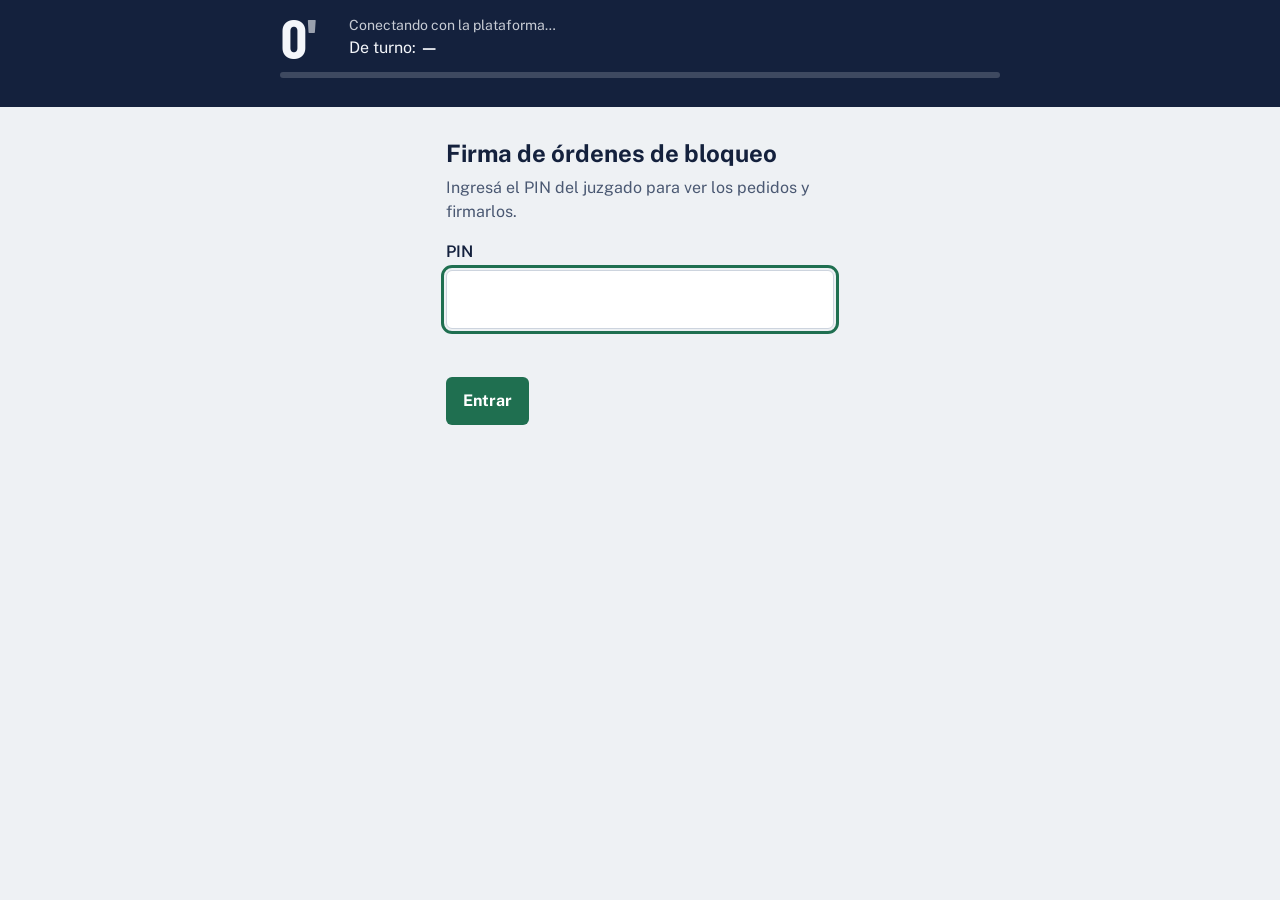
==== plataforma/web/index.html @ 7ff0d0d4 "T04: pantalla del juez para celular + mock de la API para probarla plataforma/web/: index.html, esti" ====
<!doctype html>
<html lang="es-AR">
<head>
  <meta charset="utf-8">
  <meta name="viewport" content="width=device-width, initial-scale=1, viewport-fit=cover">
  <meta name="theme-color" content="#14213D">
  <title>Juez de turno</title>
  <link rel="preconnect" href="https://fonts.googleapis.com">
  <link rel="preconnect" href="https://fonts.gstatic.com" crossorigin>
  <link href="https://fonts.googleapis.com/css2?family=Barlow+Condensed:wght@600;700&family=Public+Sans:wght@400;600;700&display=swap" rel="stylesheet">
  <link rel="stylesheet" href="estilos.css">
</head>
<body>
  <header class="marcador" aria-live="polite">
    <div class="marcador__fila">
      <p class="minuto"><span id="minuto">0</span><span class="minuto__comilla">'</span></p>
      <div class="marcador__texto">
        <p class="partido" id="partido">Conectando con la plataforma…</p>
        <p class="turno">De turno: <strong id="juez">—</strong></p>
      </div>
    </div>
    <div class="reloj" aria-hidden="true">
      <div class="reloj__avance" id="avance"></div>
      <div class="reloj__cambio" id="marca-turno" hidden></div>
    </div>
    <p class="marcador__nota" id="nota-turno"></p>
  </header>

  <section class="ingreso" id="ingreso" hidden>
    <form id="form-pin">
      <h1>Firma de órdenes de bloqueo</h1>
      <p>Ingresá el PIN del juzgado para ver los pedidos y firmarlos.</p>
      <label for="pin">PIN</label>
      <input id="pin" name="pin" type="password" inputmode="numeric" autocomplete="one-time-code" required>
      <p class="ingreso__error" id="pin-error" role="alert"></p>
      <button type="submit" class="boton boton--firmar">Entrar</button>
    </form>
  </section>

  <div class="avisos" id="avisos" aria-live="assertive"></div>

  <main id="tablero" hidden>
    <section aria-labelledby="t-pedidos">
      <h2 id="t-pedidos" class="titulo-seccion">Esperan tu firma <span class="cuenta" id="cuenta">0</span></h2>
      <ol class="pedidos" id="pedidos"></ol>
      <p class="vacio" id="vacio">No hay pedidos esperando. Cuando el radar detecte un stream pirata del partido, aparece acá con su evidencia.</p>
    </section>

    <section aria-labelledby="t-ordenes" class="ordenes">
      <h2 id="t-ordenes" class="titulo-seccion">Órdenes enviadas</h2>
      <p class="ordenes__ayuda">Una fila por stream, una casilla por proveedor de internet.</p>
      <div id="ordenes"></div>
      <p class="vacio" id="vacio-ordenes">Todavía no firmaste ninguna orden.</p>
    </section>
  </main>

  <footer class="accion" id="accion" hidden>
    <button type="button" class="boton boton--firmar boton--ancho" id="firmar-todos" disabled>Firmar los pedidos</button>
  </footer>

  <template id="tpl-pedido">
    <li class="pedido">
      <header class="pedido__cabeza">
        <h3 class="pedido__sitio"></h3>
        <p class="pedido__cuando"></p>
      </header>
      <dl class="pedido__datos">
        <div><dt>Por qué es el partido</dt><dd class="d-porque"></dd></div>
        <div><dt>De dónde sale el video</dt><dd class="d-servidor"></dd></div>
        <div><dt>Qué se bloquea</dt><dd class="d-bloqueo"></dd></div>
        <div><dt>Hasta cuándo</dt><dd class="d-hasta"></dd></div>
      </dl>
      <details class="expediente">
        <summary>Ver expediente</summary>
        <div class="expediente__cuerpo">Cargando…</div>
      </details>
      <div class="rechazo" hidden>
        <label>Motivo del rechazo<textarea rows="2" required></textarea></label>
        <div class="pedido__botones">
          <button type="button" class="boton boton--suave b-cancelar">Volver</button>
          <button type="button" class="boton boton--rechazar b-confirmar-rechazo">Confirmar rechazo</button>
        </div>
      </div>
      <div class="pedido__botones b-acciones">
        <button type="button" class="boton boton--suave b-rechazar">Rechazar</button>
        <button type="button" class="boton boton--firmar b-firmar">Firmar</button>
      </div>
    </li>
  </template>

  <script src="app.js"></script>
</body>
</html>
---- plataforma/web/estilos.css ----
/* Pantalla del juez de turno (T04). Tinta judicial + marcador de partido. */
:root {
  --fondo: #EEF1F4;
  --superficie: #FFFFFF;
  --tinta: #14213D;
  --tinta-suave: #4A5872;
  --linea: #CDD4DE;
  --sello: #1F6F50;       /* firmar, aplicada */
  --sello-claro: #DCEFE6;
  --rechazo: #B3261E;     /* rechazar, fallida */
  --rechazo-claro: #F8E1DF;
  --espera: #9A6A0C;      /* recibida, en espera */
  --espera-claro: #F7EBD0;
  --marcador: #14213D;
  --marcador-texto: #F4F6FA;
  --radio: 6px;
  --sans: "Public Sans", system-ui, -apple-system, "Segoe UI", sans-serif;
  --numeros: "Barlow Condensed", "Arial Narrow", sans-serif;
  color-scheme: light;
}
@media (prefers-color-scheme: dark) {
  :root:not([data-theme="light"]) {
    --fondo: #0F1726; --superficie: #18233A; --tinta: #E6EBF2; --tinta-suave: #A3B0C4; --linea: #2C3A55;
    --sello: #4FB487; --sello-claro: #173528; --rechazo: #F08A80; --rechazo-claro: #3A1D1C;
    --espera: #E2B04F; --espera-claro: #3A2E14; --marcador: #0A1020; color-scheme: dark;
  }
}
:root[data-theme="dark"] {
  --fondo: #0F1726; --superficie: #18233A; --tinta: #E6EBF2; --tinta-suave: #A3B0C4; --linea: #2C3A55;
  --sello: #4FB487; --sello-claro: #173528; --rechazo: #F08A80; --rechazo-claro: #3A1D1C;
  --espera: #E2B04F; --espera-claro: #3A2E14; --marcador: #0A1020; color-scheme: dark;
}

* { box-sizing: border-box; }
html { -webkit-text-size-adjust: 100%; }
body {
  margin: 0; background: var(--fondo); color: var(--tinta);
  font: 400 16px/1.5 var(--sans);
  padding-bottom: calc(96px + env(safe-area-inset-bottom));
}
h1, h2, h3, p, dl, dd, ol { margin: 0; }
button, input, textarea { font: inherit; color: inherit; }
:focus-visible { outline: 3px solid var(--sello); outline-offset: 2px; }

/* --- Marcador: lo único fuerte de la pantalla --- */
.marcador {
  position: sticky; top: 0; z-index: 5;
  background: var(--marcador); color: var(--marcador-texto);
  padding: 12px 16px 10px;
}
.marcador__fila { display: flex; align-items: center; gap: 14px; max-width: 720px; margin: 0 auto; }
.minuto {
  font: 700 56px/0.9 var(--numeros); letter-spacing: -0.01em; font-variant-numeric: tabular-nums;
  min-width: 2.2ch;
}
.minuto__comilla { opacity: .6; }
.marcador__texto { min-width: 0; }
.partido { font-size: 14px; opacity: .8; white-space: nowrap; overflow: hidden; text-overflow: ellipsis; }
.turno { font-size: 16px; }
.reloj {
  position: relative; height: 6px; border-radius: 3px; background: rgba(255,255,255,.18);
  max-width: 720px; margin: 10px auto 0;
}
.reloj__avance { height: 100%; width: 0; border-radius: 3px; background: #7FD1A8; transition: width 1s linear; }
.reloj__cambio { position: absolute; top: -4px; width: 2px; height: 14px; background: #F2C35B; }
.marcador__nota { max-width: 720px; margin: 6px auto 0; font-size: 13px; opacity: .75; min-height: 1em; }

/* --- Avisos --- */
.avisos { max-width: 720px; margin: 0 auto; padding: 0 16px; }
.aviso {
  margin-top: 12px; padding: 12px 14px; border-radius: var(--radio);
  border-left: 4px solid var(--espera); background: var(--espera-claro);
}
.aviso--error { border-color: var(--rechazo); background: var(--rechazo-claro); }
.aviso--ok { border-color: var(--sello); background: var(--sello-claro); }
.aviso p + p, .aviso p + button { margin-top: 8px; }
.aviso strong { display: block; }

/* --- Ingreso --- */
.ingreso { max-width: 420px; margin: 32px auto; padding: 0 16px; }
.ingreso h1 { font-size: 24px; line-height: 1.2; margin-bottom: 8px; }
.ingreso p { color: var(--tinta-suave); margin-bottom: 16px; }
.ingreso label { display: block; font-weight: 600; margin-bottom: 6px; }
.ingreso input {
  width: 100%; padding: 12px; font-size: 22px; letter-spacing: .3em; border-radius: var(--radio);
  border: 1px solid var(--linea); background: var(--superficie);
}
.ingreso__error { color: var(--rechazo); min-height: 1.5em; margin: 8px 0; }

/* --- Tablero --- */
main { max-width: 720px; margin: 0 auto; padding: 8px 16px 0; }
.titulo-seccion { font-size: 20px; line-height: 1.3; margin: 20px 0 10px; display: flex; align-items: center; gap: 8px; }
.cuenta {
  font: 700 18px/1 var(--numeros); background: var(--tinta); color: var(--superficie);
  border-radius: 999px; padding: 4px 9px 3px;
}
.vacio { color: var(--tinta-suave); padding: 4px 0 8px; }
.pedidos { list-style: none; padding: 0; display: grid; gap: 14px; }

.pedido {
  background: var(--superficie); border: 1px solid var(--linea); border-radius: var(--radio);
  padding: 14px 14px 12px; border-top: 4px solid var(--tinta);
}
.pedido--nuevo { animation: llega .9s ease-out 1; }
@keyframes llega { from { box-shadow: 0 0 0 4px var(--espera); } to { box-shadow: 0 0 0 0 transparent; } }
.pedido__cabeza { display: flex; justify-content: space-between; align-items: baseline; gap: 10px; }
.pedido__sitio { font-size: 19px; line-height: 1.25; overflow-wrap: anywhere; }
.pedido__cuando { font: 600 15px/1 var(--numeros); color: var(--tinta-suave); white-space: nowrap; }
.pedido__datos { margin-top: 10px; display: grid; gap: 8px; }
.pedido__datos dt { font-size: 13px; font-weight: 600; color: var(--tinta-suave); }
.pedido__datos dd { overflow-wrap: anywhere; }
.pedido__datos .marca { font-size: 13px; color: var(--tinta-suave); }
.compartida { color: var(--espera); font-weight: 600; }

.expediente { margin-top: 10px; border-top: 1px dashed var(--linea); padding-top: 8px; }
.expediente summary { cursor: pointer; font-weight: 600; color: var(--sello); padding: 4px 0; }
.expediente__cuerpo { font-size: 14px; display: grid; gap: 6px; padding-top: 6px; }
.hash { font-family: ui-monospace, "Cascadia Mono", Consolas, monospace; font-size: 12px; overflow-wrap: anywhere; }

.rechazo { margin-top: 10px; }
.rechazo label { display: block; font-weight: 600; font-size: 14px; }
.rechazo textarea {
  display: block; width: 100%; margin-top: 6px; padding: 10px; border-radius: var(--radio);
  border: 1px solid var(--linea); background: var(--fondo); resize: vertical;
}
.pedido__botones { display: flex; gap: 10px; margin-top: 12px; }
.pedido__botones .boton { flex: 1; }

/* --- Botones --- */
.boton {
  min-height: 48px; padding: 10px 16px; border-radius: var(--radio); border: 1px solid transparent;
  font-weight: 700; cursor: pointer;
}
.boton:disabled { opacity: .45; cursor: not-allowed; }
.boton--firmar { background: var(--sello); color: #fff; }
.boton--rechazar { background: var(--rechazo); color: #fff; }
.boton--suave { background: transparent; border-color: var(--linea); color: var(--tinta); }
.boton--ancho { width: 100%; font-size: 18px; min-height: 56px; }

.accion {
  position: fixed; left: 0; right: 0; bottom: 0; z-index: 5;
  padding: 10px 16px calc(10px + env(safe-area-inset-bottom));
  background: color-mix(in srgb, var(--fondo) 88%, transparent);
  backdrop-filter: blur(6px); border-top: 1px solid var(--linea);
}
.accion .boton { display: block; max-width: 688px; margin: 0 auto; }

/* --- Órdenes --- */
.ordenes { margin-top: 8px; }
.ordenes__ayuda { color: var(--tinta-suave); font-size: 14px; margin-bottom: 10px; }
.fila-orden { padding: 10px 0; border-top: 1px solid var(--linea); }
.fila-orden__titulo { font-weight: 600; overflow-wrap: anywhere; }
.fila-orden__titulo small { font-weight: 400; color: var(--tinta-suave); }
.casillas { display: grid; grid-template-columns: repeat(auto-fill, minmax(140px, 1fr)); gap: 6px; margin-top: 6px; }
.casilla { border-radius: var(--radio); padding: 6px 8px; font-size: 13px; line-height: 1.3; border: 1px solid var(--linea); }
.casilla b { display: block; font-size: 14px; }
.casilla--aplicada { background: var(--sello-claro); border-color: var(--sello); }
.casilla--recibida, .casilla--enviando { background: var(--espera-claro); border-color: var(--espera); }
.casilla--fallida, .casilla--rechazada { background: var(--rechazo-claro); border-color: var(--rechazo); }
.casilla--vencida, .casilla--levantada { opacity: .7; }

@media (prefers-reduced-motion: reduce) {
  * { animation: none !important; transition: none !important; }
}
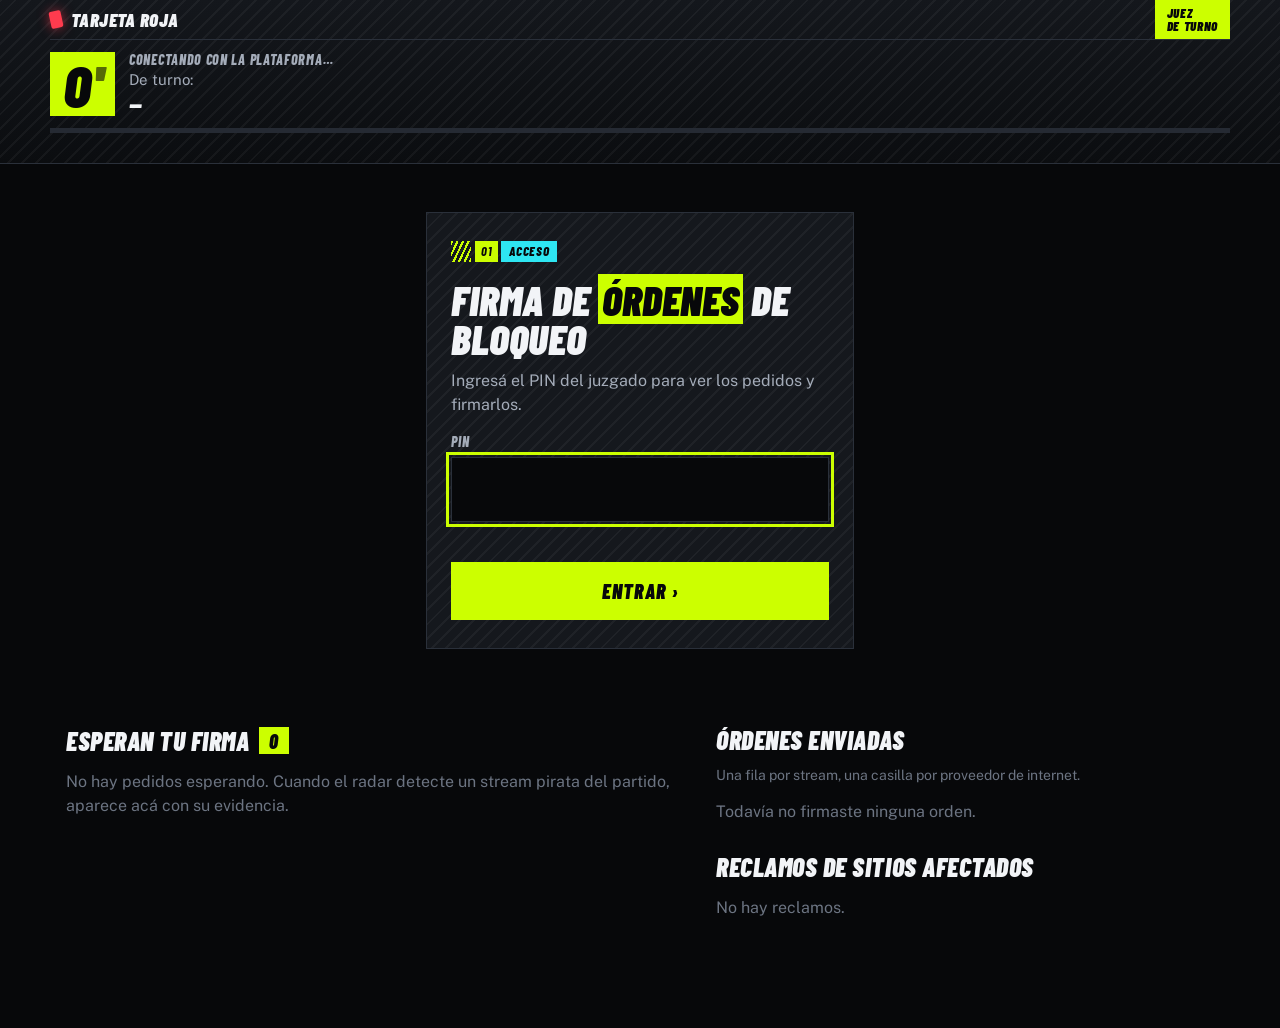
==== commit f755c783: "Rediseño completo con estética deportiva: negro, lima neón, itálica pesada y layouts nuevos en todas" ====
--- a/plataforma/web/index.html
+++ b/plataforma/web/index.html
@@ -3,15 +3,20 @@
 <head>
   <meta charset="utf-8">
   <meta name="viewport" content="width=device-width, initial-scale=1, viewport-fit=cover">
-  <meta name="theme-color" content="#14213D">
+  <meta name="theme-color" content="#07080A">
   <title>Juez de turno</title>
   <link rel="preconnect" href="https://fonts.googleapis.com">
   <link rel="preconnect" href="https://fonts.gstatic.com" crossorigin>
-  <link href="https://fonts.googleapis.com/css2?family=Barlow+Condensed:wght@600;700&family=Public+Sans:wght@400;600;700&display=swap" rel="stylesheet">
+  <link href="https://fonts.googleapis.com/css2?family=Barlow+Condensed:ital,wght@0,600;0,700;1,700;1,800;1,900&family=Public+Sans:wght@400;600;700&display=swap" rel="stylesheet">
   <link rel="stylesheet" href="estilos.css">
+  <link rel="icon" href="data:image/svg+xml,%3Csvg xmlns='http://www.w3.org/2000/svg' viewBox='0 0 16 16'%3E%3Crect x='4' y='2' width='8' height='12' rx='1.5' fill='%23FF3B4E' transform='rotate(-10 8 8)'/%3E%3C/svg%3E">
 </head>
 <body>
   <header class="marcador" aria-live="polite">
+    <div class="marcador__barra">
+      <a class="logo" href="/"><span class="logo__tarjeta" aria-hidden="true"></span><span>Tarjeta Roja</span></a>
+      <span class="rol">Juez<br>de turno</span>
+    </div>
     <div class="marcador__fila">
       <p class="minuto"><span id="minuto">0</span><span class="minuto__comilla">'</span></p>
       <div class="marcador__texto">
@@ -28,30 +33,39 @@
 
   <section class="ingreso" id="ingreso" hidden>
     <form id="form-pin">
-      <h1>Firma de órdenes de bloqueo</h1>
+      <p class="etiqueta"><b>01</b><span>Acceso</span></p>
+      <h1>Firma de <em>órdenes</em> de bloqueo</h1>
       <p>Ingresá el PIN del juzgado para ver los pedidos y firmarlos.</p>
       <label for="pin">PIN</label>
       <input id="pin" name="pin" type="password" inputmode="numeric" autocomplete="one-time-code" required>
       <p class="ingreso__error" id="pin-error" role="alert"></p>
-      <button type="submit" class="boton boton--firmar">Entrar</button>
+      <button type="submit" class="boton boton--firmar boton--ancho">Entrar</button>
     </form>
   </section>
 
   <div class="avisos" id="avisos" aria-live="assertive"></div>
 
   <main id="tablero" hidden>
-    <section aria-labelledby="t-pedidos">
+    <section aria-labelledby="t-pedidos" class="col-pedidos">
       <h2 id="t-pedidos" class="titulo-seccion">Esperan tu firma <span class="cuenta" id="cuenta">0</span></h2>
       <ol class="pedidos" id="pedidos"></ol>
       <p class="vacio" id="vacio">No hay pedidos esperando. Cuando el radar detecte un stream pirata del partido, aparece acá con su evidencia.</p>
     </section>
 
-    <section aria-labelledby="t-ordenes" class="ordenes">
-      <h2 id="t-ordenes" class="titulo-seccion">Órdenes enviadas</h2>
-      <p class="ordenes__ayuda">Una fila por stream, una casilla por proveedor de internet.</p>
-      <div id="ordenes"></div>
-      <p class="vacio" id="vacio-ordenes">Todavía no firmaste ninguna orden.</p>
-    </section>
+    <div class="col-lateral">
+      <section aria-labelledby="t-ordenes" class="ordenes">
+        <h2 id="t-ordenes" class="titulo-seccion">Órdenes enviadas</h2>
+        <p class="ordenes__ayuda">Una fila por stream, una casilla por proveedor de internet.</p>
+        <div id="ordenes"></div>
+        <p class="vacio" id="vacio-ordenes">Todavía no firmaste ninguna orden.</p>
+      </section>
+
+      <section aria-labelledby="t-reclamos" class="reclamos">
+        <h2 id="t-reclamos" class="titulo-seccion">Reclamos de sitios afectados</h2>
+        <ol class="reclamos__lista" id="reclamos"></ol>
+        <p class="vacio" id="vacio-reclamos">No hay reclamos.</p>
+      </section>
+    </div>
   </main>
 
   <footer class="accion" id="accion" hidden>
--- a/plataforma/web/estilos.css
+++ b/plataforma/web/estilos.css
@@ -1,164 +1,146 @@
-/* Pantalla del juez de turno (T04). Tinta judicial + marcador de partido. */
+/* Pantalla del juez de turno (T04). Misma estética que el sitio: negro, lima neón, itálica pesada, rayas. */
 :root {
-  --fondo: #EEF1F4;
-  --superficie: #FFFFFF;
-  --tinta: #14213D;
-  --tinta-suave: #4A5872;
-  --linea: #CDD4DE;
-  --sello: #1F6F50;       /* firmar, aplicada */
-  --sello-claro: #DCEFE6;
-  --rechazo: #B3261E;     /* rechazar, fallida */
-  --rechazo-claro: #F8E1DF;
-  --espera: #9A6A0C;      /* recibida, en espera */
-  --espera-claro: #F7EBD0;
-  --marcador: #14213D;
-  --marcador-texto: #F4F6FA;
-  --radio: 6px;
+  --negro: #07080A;
+  --fondo: #0B0D10;
+  --superficie: #15181D;
+  --superficie-2: #1C2027;
+  --superficie-3: #252A33;
+  --tinta: #F2F4F7;
+  --tinta-suave: #A4ACB9;
+  --tinta-tenue: #6C7482;
+  --linea: #2A303A;
+  --lima: #CCFF00;
+  --cian: #2EE6F2;
+  --sello: #CCFF00;
+  --rechazo: #FF3B4E;
+  --espera: #FFB020;
+  --numeros: "Barlow Condensed", "Arial Narrow", sans-serif;
   --sans: "Public Sans", system-ui, -apple-system, "Segoe UI", sans-serif;
-  --numeros: "Barlow Condensed", "Arial Narrow", sans-serif;
-  color-scheme: light;
-}
-@media (prefers-color-scheme: dark) {
-  :root:not([data-theme="light"]) {
-    --fondo: #0F1726; --superficie: #18233A; --tinta: #E6EBF2; --tinta-suave: #A3B0C4; --linea: #2C3A55;
-    --sello: #4FB487; --sello-claro: #173528; --rechazo: #F08A80; --rechazo-claro: #3A1D1C;
-    --espera: #E2B04F; --espera-claro: #3A2E14; --marcador: #0A1020; color-scheme: dark;
-  }
-}
-:root[data-theme="dark"] {
-  --fondo: #0F1726; --superficie: #18233A; --tinta: #E6EBF2; --tinta-suave: #A3B0C4; --linea: #2C3A55;
-  --sello: #4FB487; --sello-claro: #173528; --rechazo: #F08A80; --rechazo-claro: #3A1D1C;
-  --espera: #E2B04F; --espera-claro: #3A2E14; --marcador: #0A1020; color-scheme: dark;
+  --rayas: repeating-linear-gradient(135deg, rgba(255,255,255,.045) 0 2px, transparent 2px 10px);
+  color-scheme: dark;
 }
 
 * { box-sizing: border-box; }
 html { -webkit-text-size-adjust: 100%; }
-body {
-  margin: 0; background: var(--fondo); color: var(--tinta);
-  font: 400 16px/1.5 var(--sans);
-  padding-bottom: calc(96px + env(safe-area-inset-bottom));
-}
+body { margin: 0; background: var(--negro); color: var(--tinta); font: 400 16px/1.5 var(--sans); padding-bottom: calc(100px + env(safe-area-inset-bottom)); }
 h1, h2, h3, p, dl, dd, ol { margin: 0; }
+a { color: inherit; }
 button, input, textarea { font: inherit; color: inherit; }
-:focus-visible { outline: 3px solid var(--sello); outline-offset: 2px; }
+:focus-visible { outline: 3px solid var(--lima); outline-offset: 2px; }
 
-/* --- Marcador: lo único fuerte de la pantalla --- */
-.marcador {
-  position: sticky; top: 0; z-index: 5;
-  background: var(--marcador); color: var(--marcador-texto);
-  padding: 12px 16px 10px;
-}
-.marcador__fila { display: flex; align-items: center; gap: 14px; max-width: 720px; margin: 0 auto; }
-.minuto {
-  font: 700 56px/0.9 var(--numeros); letter-spacing: -0.01em; font-variant-numeric: tabular-nums;
-  min-width: 2.2ch;
-}
+/* --- Marcador --- */
+.marcador { position: sticky; top: 0; z-index: 5; background: var(--rayas), linear-gradient(180deg, #14171C, #0B0D10); border-bottom: 1px solid var(--linea); padding: 0 16px 10px; }
+.marcador__barra { display: flex; align-items: stretch; max-width: 1180px; margin: 0 auto; border-bottom: 1px solid var(--linea); }
+.logo { display: flex; align-items: center; gap: 9px; padding: 10px 14px 10px 0; text-decoration: none; font: italic 900 19px/1 var(--numeros); text-transform: uppercase; letter-spacing: .02em; }
+.logo__tarjeta { width: 12px; height: 17px; border-radius: 2px; background: var(--rechazo); transform: rotate(-12deg); box-shadow: 0 0 12px rgba(255,59,78,.6); }
+.rol { display: flex; align-items: center; margin-left: auto; padding: 6px 12px; background: var(--lima); color: var(--negro); font: italic 900 13px/1 var(--numeros); text-transform: uppercase; letter-spacing: .05em; }
+.marcador__fila { display: flex; align-items: center; gap: 14px; max-width: 1180px; margin: 12px auto 0; }
+.minuto { background: var(--lima); color: var(--negro); font: italic 900 50px/1 var(--numeros); padding: 4px 12px 2px; min-width: 2.4ch; text-align: center; font-variant-numeric: tabular-nums; }
 .minuto__comilla { opacity: .6; }
 .marcador__texto { min-width: 0; }
-.partido { font-size: 14px; opacity: .8; white-space: nowrap; overflow: hidden; text-overflow: ellipsis; }
-.turno { font-size: 16px; }
-.reloj {
-  position: relative; height: 6px; border-radius: 3px; background: rgba(255,255,255,.18);
-  max-width: 720px; margin: 10px auto 0;
-}
-.reloj__avance { height: 100%; width: 0; border-radius: 3px; background: #7FD1A8; transition: width 1s linear; }
-.reloj__cambio { position: absolute; top: -4px; width: 2px; height: 14px; background: #F2C35B; }
-.marcador__nota { max-width: 720px; margin: 6px auto 0; font-size: 13px; opacity: .75; min-height: 1em; }
+.partido { font: italic 800 14px/1.2 var(--numeros); text-transform: uppercase; letter-spacing: .05em; color: var(--tinta-suave); white-space: nowrap; overflow: hidden; text-overflow: ellipsis; }
+.turno { font-size: 15px; color: var(--tinta-suave); }
+.turno strong { display: block; color: var(--tinta); font: italic 900 22px/1.1 var(--numeros); text-transform: uppercase; }
+.reloj { position: relative; height: 5px; background: var(--superficie-3); max-width: 1180px; margin: 12px auto 0; }
+.reloj__avance { height: 100%; width: 0; background: var(--lima); box-shadow: 0 0 10px rgba(204,255,0,.6); transition: width 1s linear; }
+.reloj__cambio { position: absolute; top: -5px; width: 3px; height: 15px; background: var(--cian); }
+.marcador__nota { max-width: 1180px; margin: 7px auto 0; font: italic 700 13px/1 var(--numeros); text-transform: uppercase; letter-spacing: .05em; color: var(--tinta-tenue); min-height: 1em; }
 
 /* --- Avisos --- */
-.avisos { max-width: 720px; margin: 0 auto; padding: 0 16px; }
-.aviso {
-  margin-top: 12px; padding: 12px 14px; border-radius: var(--radio);
-  border-left: 4px solid var(--espera); background: var(--espera-claro);
-}
-.aviso--error { border-color: var(--rechazo); background: var(--rechazo-claro); }
-.aviso--ok { border-color: var(--sello); background: var(--sello-claro); }
-.aviso p + p, .aviso p + button { margin-top: 8px; }
-.aviso strong { display: block; }
+.avisos { max-width: 1180px; margin: 0 auto; padding: 0 16px; }
+.aviso { margin-top: 12px; padding: 14px 16px; background: var(--superficie); border-left: 4px solid var(--espera); }
+.aviso--error { border-color: var(--rechazo); background: linear-gradient(90deg, rgba(255,59,78,.12), var(--superficie) 60%); }
+.aviso--ok { border-color: var(--lima); background: linear-gradient(90deg, rgba(204,255,0,.10), var(--superficie) 60%); }
+.aviso p + p, .aviso p + button { margin-top: 10px; }
+.aviso strong { display: block; font: italic 900 19px/1.1 var(--numeros); text-transform: uppercase; margin-bottom: 4px; }
 
 /* --- Ingreso --- */
-.ingreso { max-width: 420px; margin: 32px auto; padding: 0 16px; }
-.ingreso h1 { font-size: 24px; line-height: 1.2; margin-bottom: 8px; }
-.ingreso p { color: var(--tinta-suave); margin-bottom: 16px; }
-.ingreso label { display: block; font-weight: 600; margin-bottom: 6px; }
-.ingreso input {
-  width: 100%; padding: 12px; font-size: 22px; letter-spacing: .3em; border-radius: var(--radio);
-  border: 1px solid var(--linea); background: var(--superficie);
-}
-.ingreso__error { color: var(--rechazo); min-height: 1.5em; margin: 8px 0; }
+.ingreso { max-width: 460px; margin: 48px auto; padding: 0 16px; }
+.ingreso form { padding: 28px 24px; background: var(--rayas), var(--superficie); border: 1px solid var(--linea); }
+.etiqueta { display: inline-flex; font: italic 800 13px/1 var(--numeros); text-transform: uppercase; letter-spacing: .05em; margin-bottom: 14px; }
+.etiqueta::before { content: ""; width: 20px; margin-right: 4px; background: repeating-linear-gradient(115deg, var(--lima) 0 2px, transparent 2px 5px); }
+.etiqueta b { background: var(--lima); color: var(--negro); padding: 4px 6px; }
+.etiqueta span { background: var(--cian); color: var(--negro); padding: 4px 8px; margin-left: 3px; }
+.ingreso h1 { font: italic 900 42px/.92 var(--numeros); text-transform: uppercase; margin-bottom: 12px; }
+.ingreso h1 em { font-style: italic; background: var(--lima); color: var(--negro); padding: 0 .1em; }
+.ingreso p { color: var(--tinta-suave); margin-bottom: 18px; }
+.ingreso label { display: block; font: italic 800 14px/1 var(--numeros); text-transform: uppercase; letter-spacing: .06em; color: var(--tinta-suave); margin-bottom: 8px; }
+.ingreso input { width: 100%; padding: 12px 14px; font-size: 26px; letter-spacing: .4em; border: 1px solid var(--linea); background: var(--negro); }
+.ingreso__error { color: var(--rechazo); min-height: 1.5em; margin: 8px 0 !important; }
 
 /* --- Tablero --- */
-main { max-width: 720px; margin: 0 auto; padding: 8px 16px 0; }
-.titulo-seccion { font-size: 20px; line-height: 1.3; margin: 20px 0 10px; display: flex; align-items: center; gap: 8px; }
-.cuenta {
-  font: 700 18px/1 var(--numeros); background: var(--tinta); color: var(--superficie);
-  border-radius: 999px; padding: 4px 9px 3px;
-}
-.vacio { color: var(--tinta-suave); padding: 4px 0 8px; }
+main { max-width: 1180px; margin: 0 auto; padding: 8px 16px 0; display: grid; gap: 8px 28px; }
+.titulo-seccion { font: italic 900 26px/1 var(--numeros); text-transform: uppercase; letter-spacing: .02em; margin: 22px 0 12px; display: flex; align-items: center; gap: 10px; }
+.cuenta { font: italic 900 20px/1 var(--numeros); background: var(--lima); color: var(--negro); padding: 4px 10px 3px; }
+.vacio { color: var(--tinta-tenue); padding: 4px 0 8px; }
 .pedidos { list-style: none; padding: 0; display: grid; gap: 14px; }
 
-.pedido {
-  background: var(--superficie); border: 1px solid var(--linea); border-radius: var(--radio);
-  padding: 14px 14px 12px; border-top: 4px solid var(--tinta);
-}
-.pedido--nuevo { animation: llega .9s ease-out 1; }
-@keyframes llega { from { box-shadow: 0 0 0 4px var(--espera); } to { box-shadow: 0 0 0 0 transparent; } }
-.pedido__cabeza { display: flex; justify-content: space-between; align-items: baseline; gap: 10px; }
-.pedido__sitio { font-size: 19px; line-height: 1.25; overflow-wrap: anywhere; }
-.pedido__cuando { font: 600 15px/1 var(--numeros); color: var(--tinta-suave); white-space: nowrap; }
-.pedido__datos { margin-top: 10px; display: grid; gap: 8px; }
-.pedido__datos dt { font-size: 13px; font-weight: 600; color: var(--tinta-suave); }
+.pedido { background: var(--superficie); border: 1px solid var(--linea); padding: 0 16px 14px; }
+.pedido--nuevo { animation: llega 1.2s ease-out 1; }
+@keyframes llega { from { box-shadow: 0 0 0 4px var(--lima); } to { box-shadow: 0 0 0 0 transparent; } }
+.pedido__cabeza { display: flex; justify-content: space-between; align-items: center; gap: 10px; margin: 0 -16px; padding: 14px 16px; background: var(--rayas), var(--superficie-2); border-bottom: 1px solid var(--linea); }
+.pedido__sitio { font: italic 900 24px/1.05 var(--numeros); text-transform: uppercase; overflow-wrap: anywhere; }
+.pedido__cuando { background: #fff; color: var(--negro); font: italic 900 14px/1 var(--numeros); text-transform: uppercase; padding: 5px 8px; white-space: nowrap; }
+.pedido__datos { margin-top: 14px; display: grid; gap: 12px; }
+.pedido__datos dt { font: italic 800 13px/1 var(--numeros); text-transform: uppercase; letter-spacing: .06em; color: var(--tinta-tenue); margin-bottom: 4px; }
+.pedido__datos dt::before { content: ""; display: inline-block; width: 10px; height: 8px; margin-right: 6px; background: var(--lima); clip-path: polygon(0 0, 60% 0, 100% 50%, 60% 100%, 0 100%, 40% 50%); }
 .pedido__datos dd { overflow-wrap: anywhere; }
-.pedido__datos .marca { font-size: 13px; color: var(--tinta-suave); }
-.compartida { color: var(--espera); font-weight: 600; }
+.pedido__datos .marca { font-size: 13px; color: var(--tinta-tenue); }
+.compartida { color: var(--cian); font-weight: 600; }
 
-.expediente { margin-top: 10px; border-top: 1px dashed var(--linea); padding-top: 8px; }
-.expediente summary { cursor: pointer; font-weight: 600; color: var(--sello); padding: 4px 0; }
-.expediente__cuerpo { font-size: 14px; display: grid; gap: 6px; padding-top: 6px; }
-.hash { font-family: ui-monospace, "Cascadia Mono", Consolas, monospace; font-size: 12px; overflow-wrap: anywhere; }
+.expediente { margin-top: 14px; border-top: 1px dashed var(--linea); padding-top: 10px; }
+.expediente summary { cursor: pointer; font: italic 900 16px/1 var(--numeros); text-transform: uppercase; letter-spacing: .05em; color: var(--lima); padding: 6px 0; }
+.expediente__cuerpo { font-size: 14px; display: grid; gap: 6px; padding-top: 8px; color: var(--tinta-suave); }
+.expediente__cuerpo b { color: var(--tinta); }
+.hash { font-family: ui-monospace, "Cascadia Mono", Consolas, monospace; font-size: 12px; overflow-wrap: anywhere; color: var(--lima); }
 
-.rechazo { margin-top: 10px; }
-.rechazo label { display: block; font-weight: 600; font-size: 14px; }
-.rechazo textarea {
-  display: block; width: 100%; margin-top: 6px; padding: 10px; border-radius: var(--radio);
-  border: 1px solid var(--linea); background: var(--fondo); resize: vertical;
-}
-.pedido__botones { display: flex; gap: 10px; margin-top: 12px; }
+.rechazo { margin-top: 12px; }
+.rechazo label { display: block; font: italic 800 14px/1 var(--numeros); text-transform: uppercase; letter-spacing: .05em; color: var(--tinta-suave); }
+.rechazo textarea { display: block; width: 100%; margin-top: 8px; padding: 10px; border: 1px solid var(--linea); background: var(--negro); resize: vertical; }
+.pedido__botones { display: flex; gap: 10px; margin-top: 14px; }
 .pedido__botones .boton { flex: 1; }
 
 /* --- Botones --- */
-.boton {
-  min-height: 48px; padding: 10px 16px; border-radius: var(--radio); border: 1px solid transparent;
-  font-weight: 700; cursor: pointer;
-}
-.boton:disabled { opacity: .45; cursor: not-allowed; }
-.boton--firmar { background: var(--sello); color: #fff; }
+.boton { min-height: 48px; padding: 10px 16px; border: 1px solid transparent; cursor: pointer;
+  font: italic 900 17px/1 var(--numeros); text-transform: uppercase; letter-spacing: .05em; }
+.boton:disabled { opacity: .4; cursor: not-allowed; }
+.boton--firmar { background: var(--lima); color: var(--negro); }
+.boton--firmar::after { content: " ›"; }
 .boton--rechazar { background: var(--rechazo); color: #fff; }
 .boton--suave { background: transparent; border-color: var(--linea); color: var(--tinta); }
-.boton--ancho { width: 100%; font-size: 18px; min-height: 56px; }
+.boton--ancho { width: 100%; font-size: 20px; min-height: 58px; }
 
-.accion {
-  position: fixed; left: 0; right: 0; bottom: 0; z-index: 5;
-  padding: 10px 16px calc(10px + env(safe-area-inset-bottom));
-  background: color-mix(in srgb, var(--fondo) 88%, transparent);
-  backdrop-filter: blur(6px); border-top: 1px solid var(--linea);
-}
-.accion .boton { display: block; max-width: 688px; margin: 0 auto; }
+.accion { position: fixed; left: 0; right: 0; bottom: 0; z-index: 5; padding: 10px 16px calc(10px + env(safe-area-inset-bottom));
+  background: rgba(7,8,10,.9); backdrop-filter: blur(8px); border-top: 1px solid var(--linea); }
+.accion .boton { display: block; max-width: 1148px; margin: 0 auto; }
 
 /* --- Órdenes --- */
-.ordenes { margin-top: 8px; }
-.ordenes__ayuda { color: var(--tinta-suave); font-size: 14px; margin-bottom: 10px; }
-.fila-orden { padding: 10px 0; border-top: 1px solid var(--linea); }
-.fila-orden__titulo { font-weight: 600; overflow-wrap: anywhere; }
-.fila-orden__titulo small { font-weight: 400; color: var(--tinta-suave); }
-.casillas { display: grid; grid-template-columns: repeat(auto-fill, minmax(140px, 1fr)); gap: 6px; margin-top: 6px; }
-.casilla { border-radius: var(--radio); padding: 6px 8px; font-size: 13px; line-height: 1.3; border: 1px solid var(--linea); }
-.casilla b { display: block; font-size: 14px; }
-.casilla--aplicada { background: var(--sello-claro); border-color: var(--sello); }
-.casilla--recibida, .casilla--enviando { background: var(--espera-claro); border-color: var(--espera); }
-.casilla--fallida, .casilla--rechazada { background: var(--rechazo-claro); border-color: var(--rechazo); }
-.casilla--vencida, .casilla--levantada { opacity: .7; }
+.ordenes__ayuda { color: var(--tinta-tenue); font-size: 14px; margin-bottom: 10px; }
+.fila-orden { padding: 12px 14px; margin-bottom: 8px; background: var(--rayas) 0 0 / 30% 100% no-repeat, var(--superficie); border: 1px solid var(--linea); }
+.fila-orden__titulo { font: italic 900 18px/1.1 var(--numeros); text-transform: uppercase; overflow-wrap: anywhere; }
+.fila-orden__titulo small { display: block; font: 400 13px/1.4 var(--sans); text-transform: none; color: var(--tinta-tenue); margin-top: 3px; }
+.casillas { display: grid; grid-template-columns: repeat(auto-fill, minmax(130px, 1fr)); gap: 6px; margin-top: 10px; }
+.casilla { padding: 7px 9px; font-size: 12.5px; line-height: 1.3; background: var(--superficie-2); border-left: 3px solid var(--linea); color: var(--tinta-suave); }
+.casilla b { display: block; font: italic 900 15px/1.1 var(--numeros); text-transform: uppercase; color: var(--tinta); }
+.casilla--aplicada { border-color: var(--lima); background: linear-gradient(90deg, rgba(204,255,0,.12), var(--superficie-2)); }
+.casilla--recibida, .casilla--enviando { border-color: var(--espera); background: linear-gradient(90deg, rgba(255,176,32,.12), var(--superficie-2)); }
+.casilla--fallida, .casilla--rechazada { border-color: var(--rechazo); background: linear-gradient(90deg, rgba(255,59,78,.14), var(--superficie-2)); }
+.casilla--vencida, .casilla--levantada { opacity: .65; }
 
-@media (prefers-reduced-motion: reduce) {
-  * { animation: none !important; transition: none !important; }
+/* --- Reclamos --- */
+.reclamos__lista { list-style: none; padding: 0; display: grid; gap: 10px; }
+.reclamo { padding: 14px; background: var(--superficie); border: 1px solid var(--linea); border-left: 4px solid var(--tinta-tenue); }
+.reclamo--pendiente { border-left-color: var(--espera); }
+.reclamo--levantado { border-left-color: var(--lima); }
+.reclamo__titulo { font: italic 900 16px/1.2 var(--numeros); text-transform: uppercase; margin: 0 0 6px; }
+.reclamo__verificacion { color: var(--tinta-tenue); font-size: .9em; margin-top: 6px; }
+.reclamo .boton { margin-top: 12px; width: 100%; }
+
+/* Escritorio: pedidos a la izquierda, órdenes y reclamos a la derecha */
+@media (min-width: 960px) {
+  main { grid-template-columns: minmax(0, 1.25fr) minmax(0, 1fr); align-items: start; }
+  .col-lateral { position: sticky; top: 150px; max-height: calc(100vh - 260px); overflow-y: auto; padding-right: 4px; }
+  .minuto { font-size: 58px; }
 }
+
+@media (prefers-reduced-motion: reduce) { * { animation: none !important; transition: none !important; } }
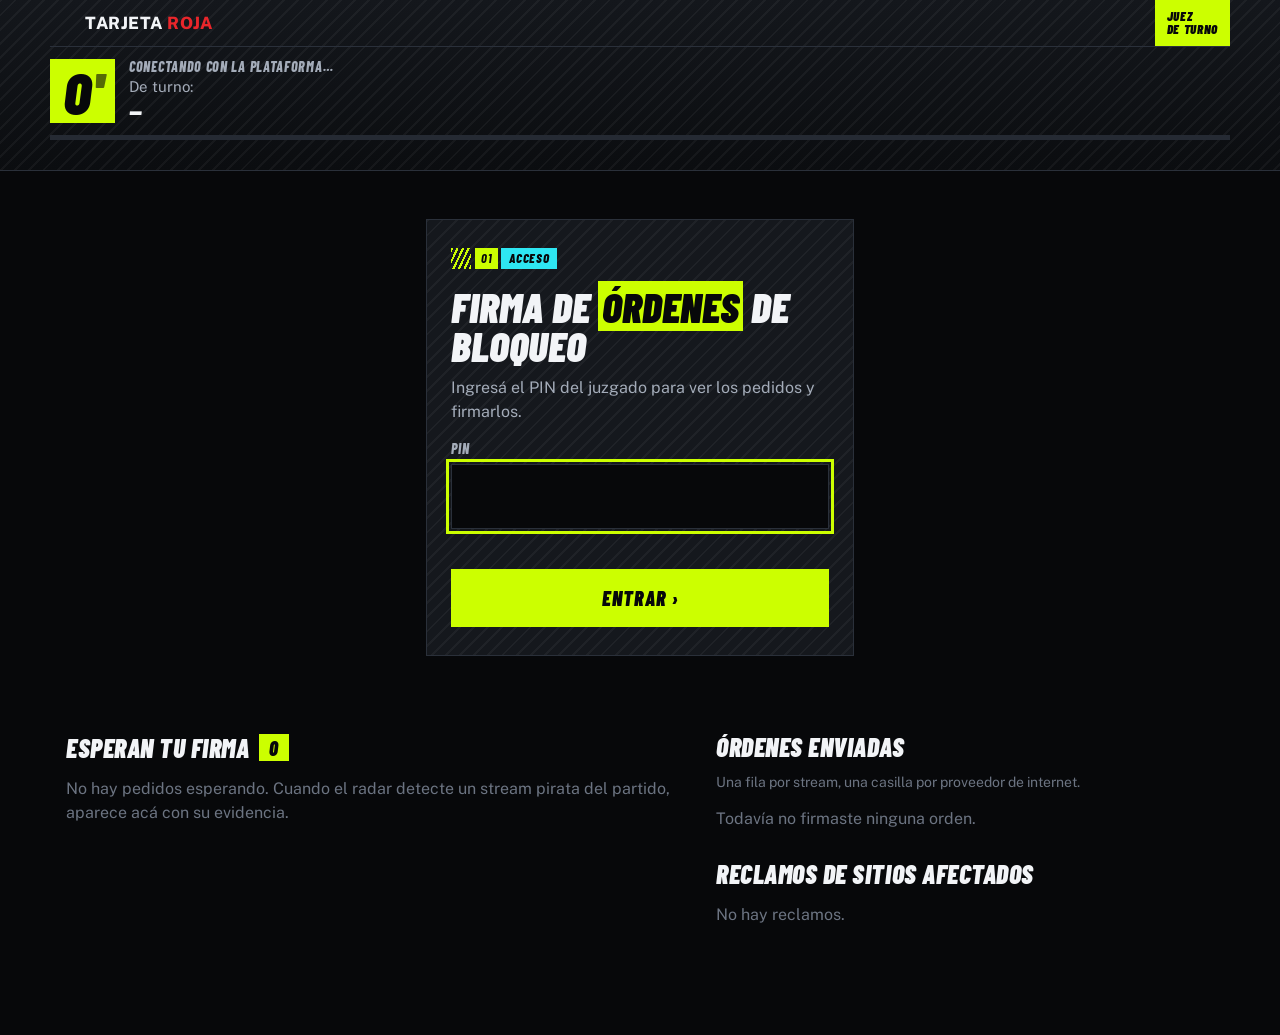
==== commit e09bac60: "Logo real de Tarjeta Roja: visor con tarjeta roja y lema Observa, analiza, actua Isotipo y logo en S" ====
--- a/plataforma/web/index.html
+++ b/plataforma/web/index.html
@@ -9,12 +9,12 @@
   <link rel="preconnect" href="https://fonts.gstatic.com" crossorigin>
   <link href="https://fonts.googleapis.com/css2?family=Barlow+Condensed:ital,wght@0,600;0,700;1,700;1,800;1,900&family=Public+Sans:wght@400;600;700&display=swap" rel="stylesheet">
   <link rel="stylesheet" href="estilos.css">
-  <link rel="icon" href="data:image/svg+xml,%3Csvg xmlns='http://www.w3.org/2000/svg' viewBox='0 0 16 16'%3E%3Crect x='4' y='2' width='8' height='12' rx='1.5' fill='%23FF3B4E' transform='rotate(-10 8 8)'/%3E%3C/svg%3E">
+  <link rel="icon" href="/sitio/isotipo.svg" type="image/svg+xml">
 </head>
 <body>
   <header class="marcador" aria-live="polite">
     <div class="marcador__barra">
-      <a class="logo" href="/"><span class="logo__tarjeta" aria-hidden="true"></span><span>Tarjeta Roja</span></a>
+      <a class="logo" href="/"><span class="logo__icono" aria-hidden="true"></span><span class="logo__texto">Tarjeta <b>Roja</b></span></a>
       <span class="rol">Juez<br>de turno</span>
     </div>
     <div class="marcador__fila">
--- a/plataforma/web/estilos.css
+++ b/plataforma/web/estilos.css
@@ -31,8 +31,9 @@
 /* --- Marcador --- */
 .marcador { position: sticky; top: 0; z-index: 5; background: var(--rayas), linear-gradient(180deg, #14171C, #0B0D10); border-bottom: 1px solid var(--linea); padding: 0 16px 10px; }
 .marcador__barra { display: flex; align-items: stretch; max-width: 1180px; margin: 0 auto; border-bottom: 1px solid var(--linea); }
-.logo { display: flex; align-items: center; gap: 9px; padding: 10px 14px 10px 0; text-decoration: none; font: italic 900 19px/1 var(--numeros); text-transform: uppercase; letter-spacing: .02em; }
-.logo__tarjeta { width: 12px; height: 17px; border-radius: 2px; background: var(--rechazo); transform: rotate(-12deg); box-shadow: 0 0 12px rgba(255,59,78,.6); }
+.logo { display: flex; align-items: center; gap: 9px; padding: 10px 14px 10px 0; text-decoration: none; font: 800 17px/1 var(--sans); text-transform: uppercase; letter-spacing: .03em; }
+.logo__icono { width: 26px; height: 26px; flex: none; background: url("/sitio/isotipo.svg") center / contain no-repeat; }
+.logo__texto b { color: #E8262B; font-weight: 800; }
 .rol { display: flex; align-items: center; margin-left: auto; padding: 6px 12px; background: var(--lima); color: var(--negro); font: italic 900 13px/1 var(--numeros); text-transform: uppercase; letter-spacing: .05em; }
 .marcador__fila { display: flex; align-items: center; gap: 14px; max-width: 1180px; margin: 12px auto 0; }
 .minuto { background: var(--lima); color: var(--negro); font: italic 900 50px/1 var(--numeros); padding: 4px 12px 2px; min-width: 2.4ch; text-align: center; font-variant-numeric: tabular-nums; }
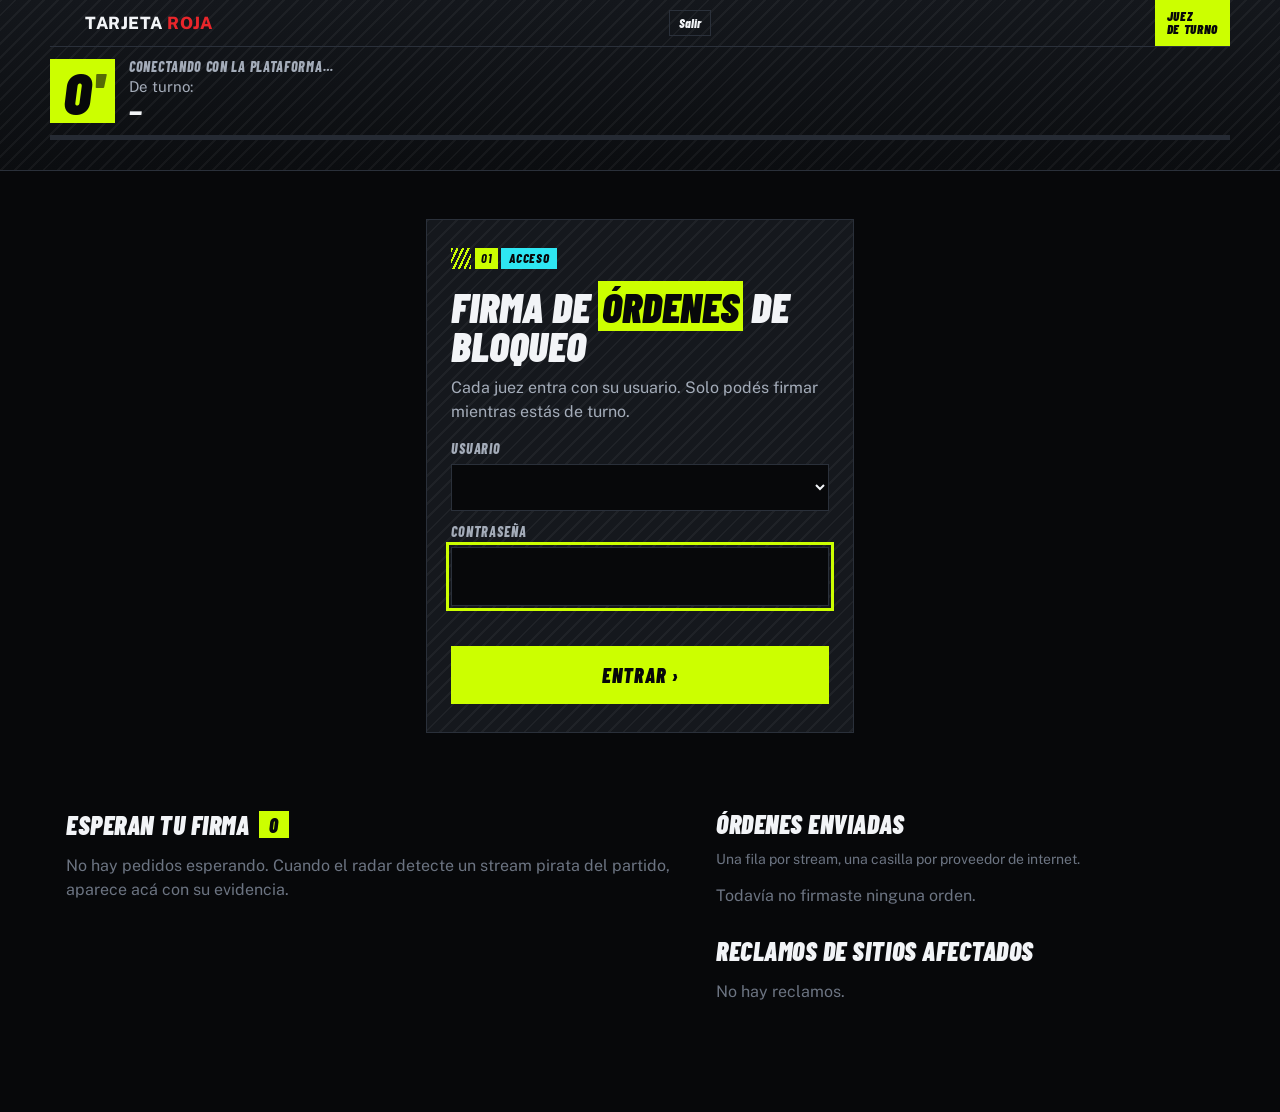
==== commit 26e59588: "Ingreso del juez con usuario y contrasena: cada juez firma solo en su turno Requisito del nucleo act" ====
--- a/plataforma/web/index.html
+++ b/plataforma/web/index.html
@@ -15,7 +15,8 @@
   <header class="marcador" aria-live="polite">
     <div class="marcador__barra">
       <a class="logo" href="/"><span class="logo__icono" aria-hidden="true"></span><span class="logo__texto">Tarjeta <b>Roja</b></span></a>
-      <span class="rol">Juez<br>de turno</span>
+      <span class="sesion" id="sesion" hidden><span id="sesion-nombre"></span><button type="button" id="salir">Salir</button></span>
+      <span class="rol" id="rol">Juez<br>de turno</span>
     </div>
     <div class="marcador__fila">
       <p class="minuto"><span id="minuto">0</span><span class="minuto__comilla">'</span></p>
@@ -35,9 +36,11 @@
     <form id="form-pin">
       <p class="etiqueta"><b>01</b><span>Acceso</span></p>
       <h1>Firma de <em>órdenes</em> de bloqueo</h1>
-      <p>Ingresá el PIN del juzgado para ver los pedidos y firmarlos.</p>
-      <label for="pin">PIN</label>
-      <input id="pin" name="pin" type="password" inputmode="numeric" autocomplete="one-time-code" required>
+      <p>Cada juez entra con su usuario. Solo podés firmar mientras estás de turno.</p>
+      <label for="usuario">Usuario</label>
+      <select id="usuario" name="usuario" required></select>
+      <label for="pin" style="margin-top:14px">Contraseña</label>
+      <input id="pin" name="pin" type="password" autocomplete="current-password" required>
       <p class="ingreso__error" id="pin-error" role="alert"></p>
       <button type="submit" class="boton boton--firmar boton--ancho">Entrar</button>
     </form>
--- a/plataforma/web/estilos.css
+++ b/plataforma/web/estilos.css
@@ -34,6 +34,11 @@
 .logo { display: flex; align-items: center; gap: 9px; padding: 10px 14px 10px 0; text-decoration: none; font: 800 17px/1 var(--sans); text-transform: uppercase; letter-spacing: .03em; }
 .logo__icono { width: 26px; height: 26px; flex: none; background: url("/sitio/isotipo.svg") center / contain no-repeat; }
 .logo__texto b { color: #E8262B; font-weight: 800; }
+.sesion { display: flex; align-items: center; gap: 10px; margin-left: auto; padding-right: 10px; font: italic 800 13px/1.1 var(--numeros); text-transform: uppercase; letter-spacing: .04em; color: var(--tinta-suave); }
+.sesion button { background: none; border: 1px solid var(--linea); color: var(--tinta); padding: 5px 9px; cursor: pointer; font: inherit; }
+.sesion:not([hidden]) + .rol { margin-left: 0; }
+.rol--fuera { background: var(--superficie-3) !important; color: var(--tinta-suave) !important; }
+.ingreso select { width: 100%; padding: 12px 14px; font-size: 17px; border: 1px solid var(--linea); background: var(--negro); color: var(--tinta); }
 .rol { display: flex; align-items: center; margin-left: auto; padding: 6px 12px; background: var(--lima); color: var(--negro); font: italic 900 13px/1 var(--numeros); text-transform: uppercase; letter-spacing: .05em; }
 .marcador__fila { display: flex; align-items: center; gap: 14px; max-width: 1180px; margin: 12px auto 0; }
 .minuto { background: var(--lima); color: var(--negro); font: italic 900 50px/1 var(--numeros); padding: 4px 12px 2px; min-width: 2.4ch; text-align: center; font-variant-numeric: tabular-nums; }
@@ -66,7 +71,7 @@
 .ingreso h1 em { font-style: italic; background: var(--lima); color: var(--negro); padding: 0 .1em; }
 .ingreso p { color: var(--tinta-suave); margin-bottom: 18px; }
 .ingreso label { display: block; font: italic 800 14px/1 var(--numeros); text-transform: uppercase; letter-spacing: .06em; color: var(--tinta-suave); margin-bottom: 8px; }
-.ingreso input { width: 100%; padding: 12px 14px; font-size: 26px; letter-spacing: .4em; border: 1px solid var(--linea); background: var(--negro); }
+.ingreso input { width: 100%; padding: 12px 14px; font-size: 22px; letter-spacing: .15em; border: 1px solid var(--linea); background: var(--negro); }
 .ingreso__error { color: var(--rechazo); min-height: 1.5em; margin: 8px 0 !important; }
 
 /* --- Tablero --- */
